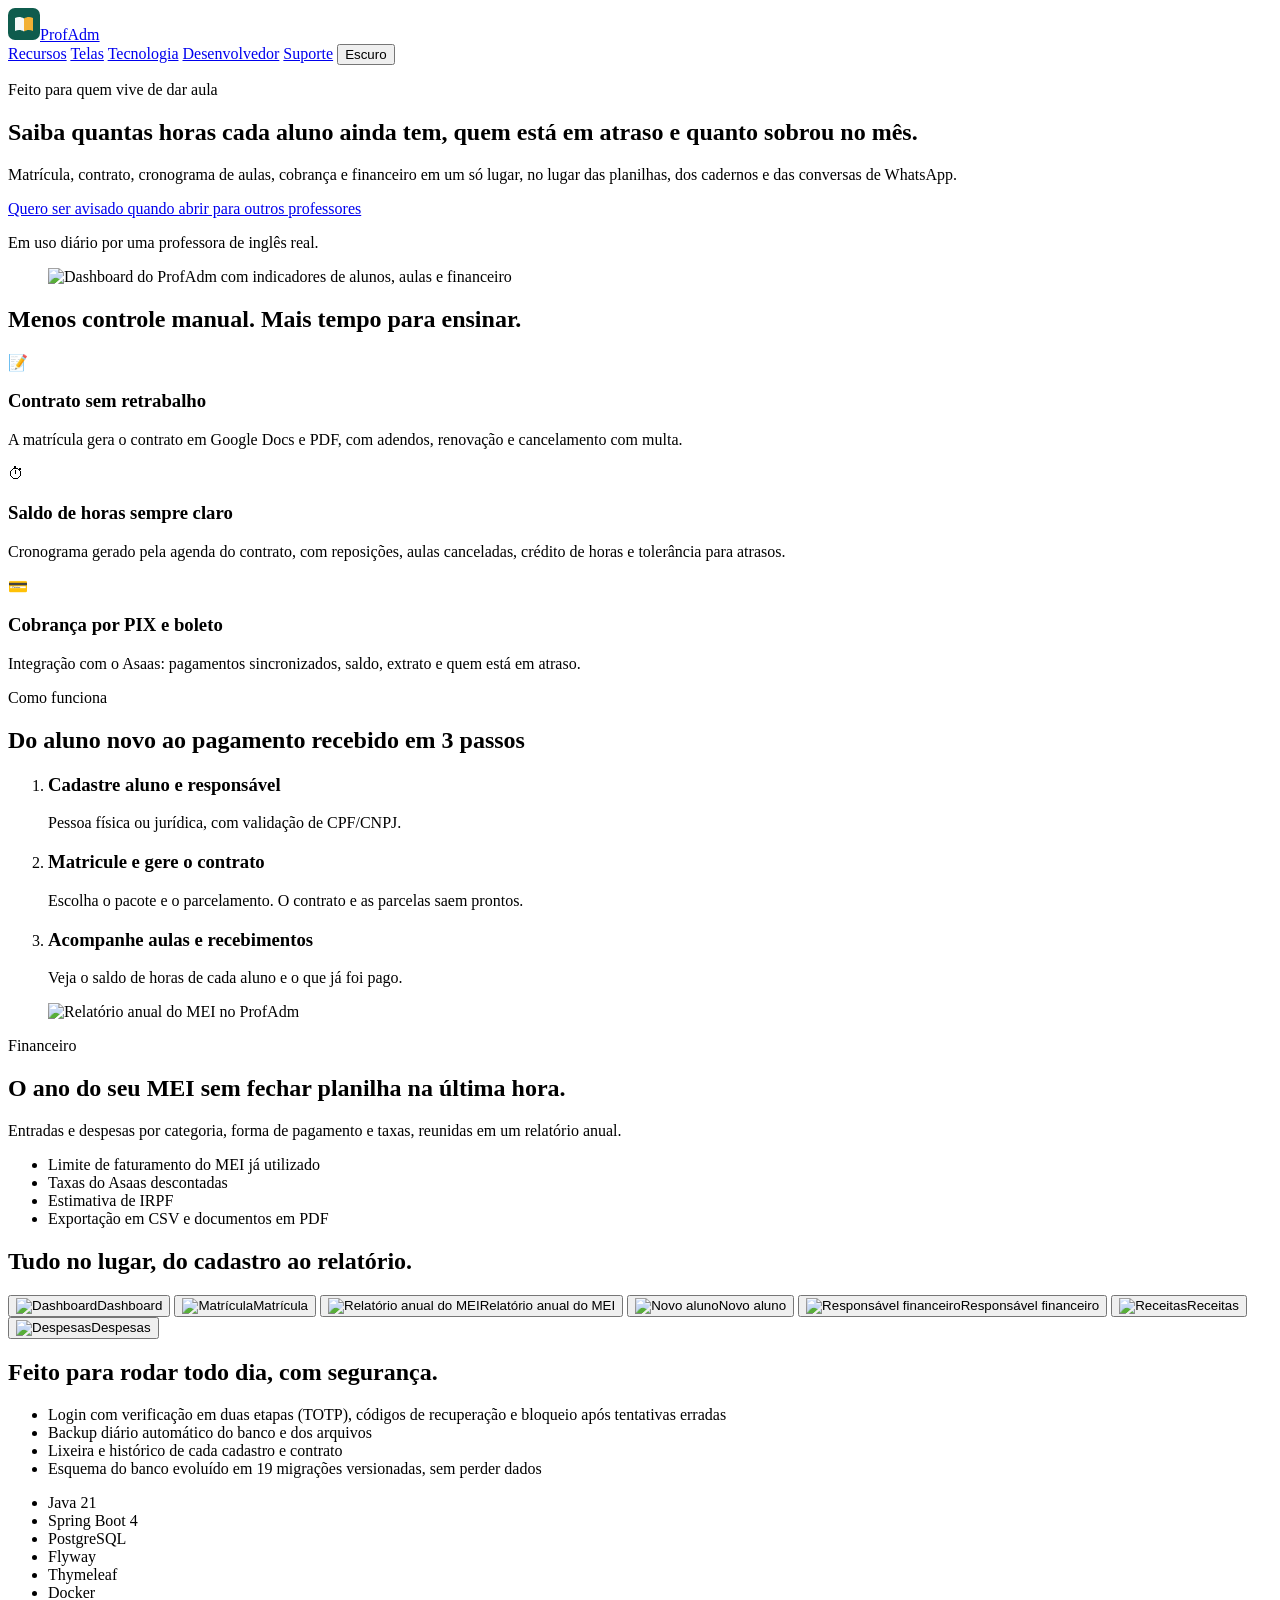
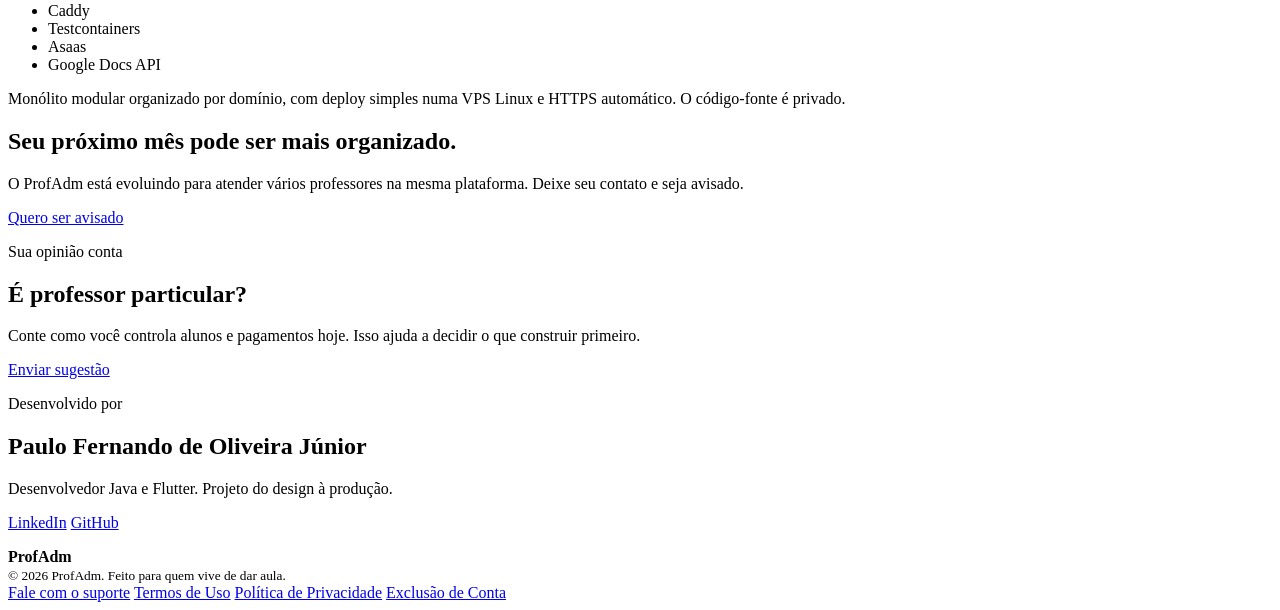
==== site/index.html @ c4eafe19 "adicionando site" ====
<!DOCTYPE html>
<html lang="pt-BR">
<head>
  <meta charset="utf-8">
  <meta name="viewport" content="width=device-width, initial-scale=1">
  <title>ProfAdm — Gestão de alunos, contratos e finanças para professores particulares</title>
  <meta name="description" content="Matrícula, contrato, cronograma de aulas, cobrança e financeiro em um só lugar. Sistema em produção feito para professores particulares.">
  <link rel="icon" href="assets/icone.svg" type="image/svg+xml">
  <link rel="preconnect" href="https://fonts.googleapis.com">
  <link rel="preconnect" href="https://fonts.gstatic.com" crossorigin>
  <link href="https://fonts.googleapis.com/css2?family=Bricolage+Grotesque:opsz,wght@12..96,500;12..96,700;12..96,800&family=Figtree:wght@400;500;600&display=swap" rel="stylesheet">
  <link rel="stylesheet" href="css/styles.css">
  <script>try{var t=localStorage.getItem('theme');if(t)document.documentElement.dataset.theme=t}catch(e){}</script>
</head>
<body>
  <header class="topbar">
    <div class="wrap topbar__in">
      <a class="brand" href="#"><img src="assets/icone.svg" alt="" width="32" height="32">ProfAdm</a>
      <nav class="nav" aria-label="Principal">
        <a href="#recursos">Recursos</a>
        <a href="#telas">Telas</a>
        <a href="#tecnologia">Tecnologia</a>
        <a href="#redes">Desenvolvedor</a>
        <a href="suporte.html">Suporte</a>
        <button class="theme" id="theme" type="button" aria-label="Alternar tema escuro">Escuro</button>
      </nav>
    </div>
  </header>

  <main>
    <section class="hero wrap">
      <div class="hero__text">
        <p class="tag">Feito para quem vive de dar aula</p>
        <h1>Saiba quantas horas cada aluno ainda tem, quem está em atraso e quanto sobrou no mês.</h1>
        <p class="lead">Matrícula, contrato, cronograma de aulas, cobrança e financeiro em um só lugar, no lugar das planilhas, dos cadernos e das conversas de WhatsApp.</p>
        <a class="btn" href="suporte.html#contato">Quero ser avisado quando abrir para outros professores</a>
        <p class="note">Em uso diário por uma professora de inglês real.</p>
      </div>
      <figure class="hero__img">
        <img src="assets/dashboard.webp" alt="Dashboard do ProfAdm com indicadores de alunos, aulas e financeiro" width="1200" height="750">
      </figure>
    </section>

    <section class="wrap section" id="recursos">
      <h2>Menos controle manual. Mais tempo para ensinar.</h2>
      <div class="cards">
        <article class="card">
          <span class="ico" aria-hidden="true">📝</span>
          <h3>Contrato sem retrabalho</h3>
          <p>A matrícula gera o contrato em Google Docs e PDF, com adendos, renovação e cancelamento com multa.</p>
        </article>
        <article class="card">
          <span class="ico" aria-hidden="true">⏱</span>
          <h3>Saldo de horas sempre claro</h3>
          <p>Cronograma gerado pela agenda do contrato, com reposições, aulas canceladas, crédito de horas e tolerância para atrasos.</p>
        </article>
        <article class="card">
          <span class="ico" aria-hidden="true">💳</span>
          <h3>Cobrança por PIX e boleto</h3>
          <p>Integração com o Asaas: pagamentos sincronizados, saldo, extrato e quem está em atraso.</p>
        </article>
      </div>
    </section>

    <section class="band" id="como-funciona">
      <div class="wrap section">
        <p class="tag">Como funciona</p>
        <h2>Do aluno novo ao pagamento recebido em 3 passos</h2>
        <ol class="steps">
          <li><h3>Cadastre aluno e responsável</h3><p>Pessoa física ou jurídica, com validação de CPF/CNPJ.</p></li>
          <li><h3>Matricule e gere o contrato</h3><p>Escolha o pacote e o parcelamento. O contrato e as parcelas saem prontos.</p></li>
          <li><h3>Acompanhe aulas e recebimentos</h3><p>Veja o saldo de horas de cada aluno e o que já foi pago.</p></li>
        </ol>
      </div>
    </section>

    <section class="wrap section split">
      <figure>
        <img src="assets/relatorio.webp" alt="Relatório anual do MEI no ProfAdm" loading="lazy" width="1200" height="750">
      </figure>
      <div>
        <p class="tag">Financeiro</p>
        <h2>O ano do seu MEI sem fechar planilha na última hora.</h2>
        <p>Entradas e despesas por categoria, forma de pagamento e taxas, reunidas em um relatório anual.</p>
        <ul class="checks">
          <li>Limite de faturamento do MEI já utilizado</li>
          <li>Taxas do Asaas descontadas</li>
          <li>Estimativa de IRPF</li>
          <li>Exportação em CSV e documentos em PDF</li>
        </ul>
      </div>
    </section>

    <section class="band" id="telas">
      <div class="wrap section">
        <h2>Tudo no lugar, do cadastro ao relatório.</h2>
        <div class="gallery">
          <button type="button" data-full="assets/dashboard.webp" data-alt="Dashboard"><img src="assets/dashboard.webp" alt="Dashboard" loading="lazy"><span>Dashboard</span></button>
          <button type="button" data-full="assets/matricula.webp" data-alt="Matrícula"><img src="assets/matricula.webp" alt="Matrícula" loading="lazy"><span>Matrícula</span></button>
          <button type="button" data-full="assets/relatorio.webp" data-alt="Relatório anual do MEI"><img src="assets/relatorio.webp" alt="Relatório anual do MEI" loading="lazy"><span>Relatório anual do MEI</span></button>
          <button type="button" data-full="assets/aluno.webp" data-alt="Novo aluno"><img src="assets/aluno.webp" alt="Novo aluno" loading="lazy"><span>Novo aluno</span></button>
          <button type="button" data-full="assets/responsavel.webp" data-alt="Responsável financeiro"><img src="assets/responsavel.webp" alt="Responsável financeiro" loading="lazy"><span>Responsável financeiro</span></button>
          <button type="button" data-full="assets/receita.webp" data-alt="Receitas"><img src="assets/receita.webp" alt="Receitas" loading="lazy"><span>Receitas</span></button>
          <button type="button" data-full="assets/despesa.webp" data-alt="Despesas"><img src="assets/despesa.webp" alt="Despesas" loading="lazy"><span>Despesas</span></button>
        </div>
      </div>
    </section>

    <section class="wrap section" id="tecnologia">
      <h2>Feito para rodar todo dia, com segurança.</h2>
      <div class="split split--top">
        <ul class="checks">
          <li>Login com verificação em duas etapas (TOTP), códigos de recuperação e bloqueio após tentativas erradas</li>
          <li>Backup diário automático do banco e dos arquivos</li>
          <li>Lixeira e histórico de cada cadastro e contrato</li>
          <li>Esquema do banco evoluído em 19 migrações versionadas, sem perder dados</li>
        </ul>
        <div>
          <ul class="chips" aria-label="Tecnologias">
            <li>Java 21</li><li>Spring Boot 4</li><li>PostgreSQL</li><li>Flyway</li><li>Thymeleaf</li>
            <li>Docker</li><li>Caddy</li><li>Testcontainers</li><li>Asaas</li><li>Google Docs API</li>
          </ul>
          <p class="note">Monólito modular organizado por domínio, com deploy simples numa VPS Linux e HTTPS automático. O código-fonte é privado.</p>
        </div>
      </div>
    </section>

    <section class="cta">
      <div class="wrap">
        <h2>Seu próximo mês pode ser mais organizado.</h2>
        <p>O ProfAdm está evoluindo para atender vários professores na mesma plataforma. Deixe seu contato e seja avisado.</p>
        <a class="btn btn--light" href="suporte.html#contato">Quero ser avisado</a>
      </div>
    </section>

    <section class="wrap section feedback">
      <p class="tag">Sua opinião conta</p>
      <h2>É professor particular?</h2>
      <p>Conte como você controla alunos e pagamentos hoje. Isso ajuda a decidir o que construir primeiro.</p>
      <a class="btn btn--ghost" href="suporte.html#contato">Enviar sugestão</a>
    </section>

    <section class="wrap section dev" id="redes">
      <p class="tag">Desenvolvido por</p>
      <h2>Paulo Fernando de Oliveira Júnior</h2>
      <p>Desenvolvedor Java e Flutter. Projeto do design à produção.</p>
      <p class="links">
        <a href="https://www.linkedin.com/in/paulofojunior" rel="noopener">LinkedIn</a>
        <a href="https://github.com/PauloFOJr/Prof-Adm-Showcase" rel="noopener">GitHub</a>
      </p>
    </section>
  </main>

  <footer class="foot">
    <div class="wrap foot__in">
      <div><strong>ProfAdm</strong><br><small>© <span id="ano">2026</span> ProfAdm. Feito para quem vive de dar aula.</small></div>
      <nav aria-label="Rodapé">
        <a href="suporte.html">Fale com o suporte</a>
        <a href="termos.html">Termos de Uso</a>
        <a href="privacidade.html">Política de Privacidade</a>
        <a href="exclusao-de-conta.html">Exclusão de Conta</a>
      </nav>
    </div>
  </footer>

  <dialog id="viewer" aria-label="Visualizar tela">
    <form method="dialog"><button class="close" aria-label="Fechar">×</button></form>
    <img id="viewer-img" alt="">
  </dialog>

  <script src="js/main.js" defer></script>
</body>
</html>
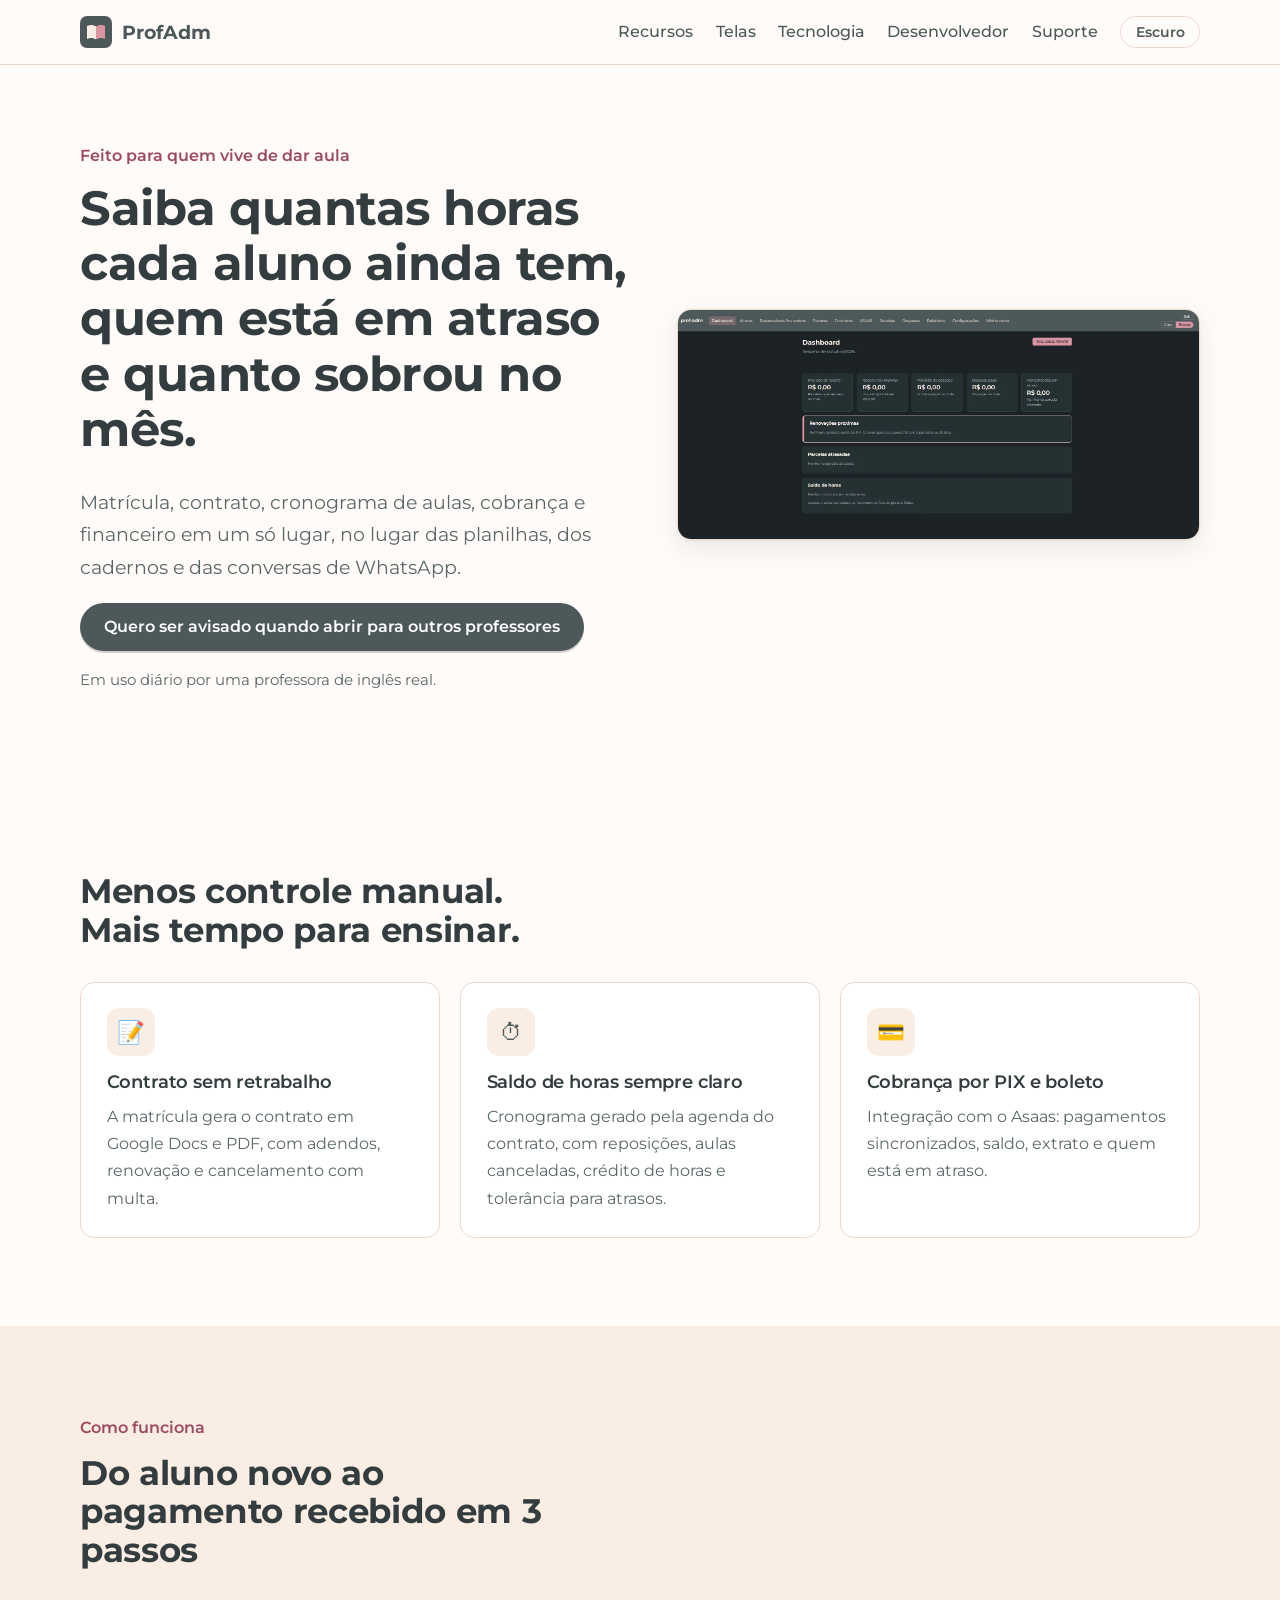
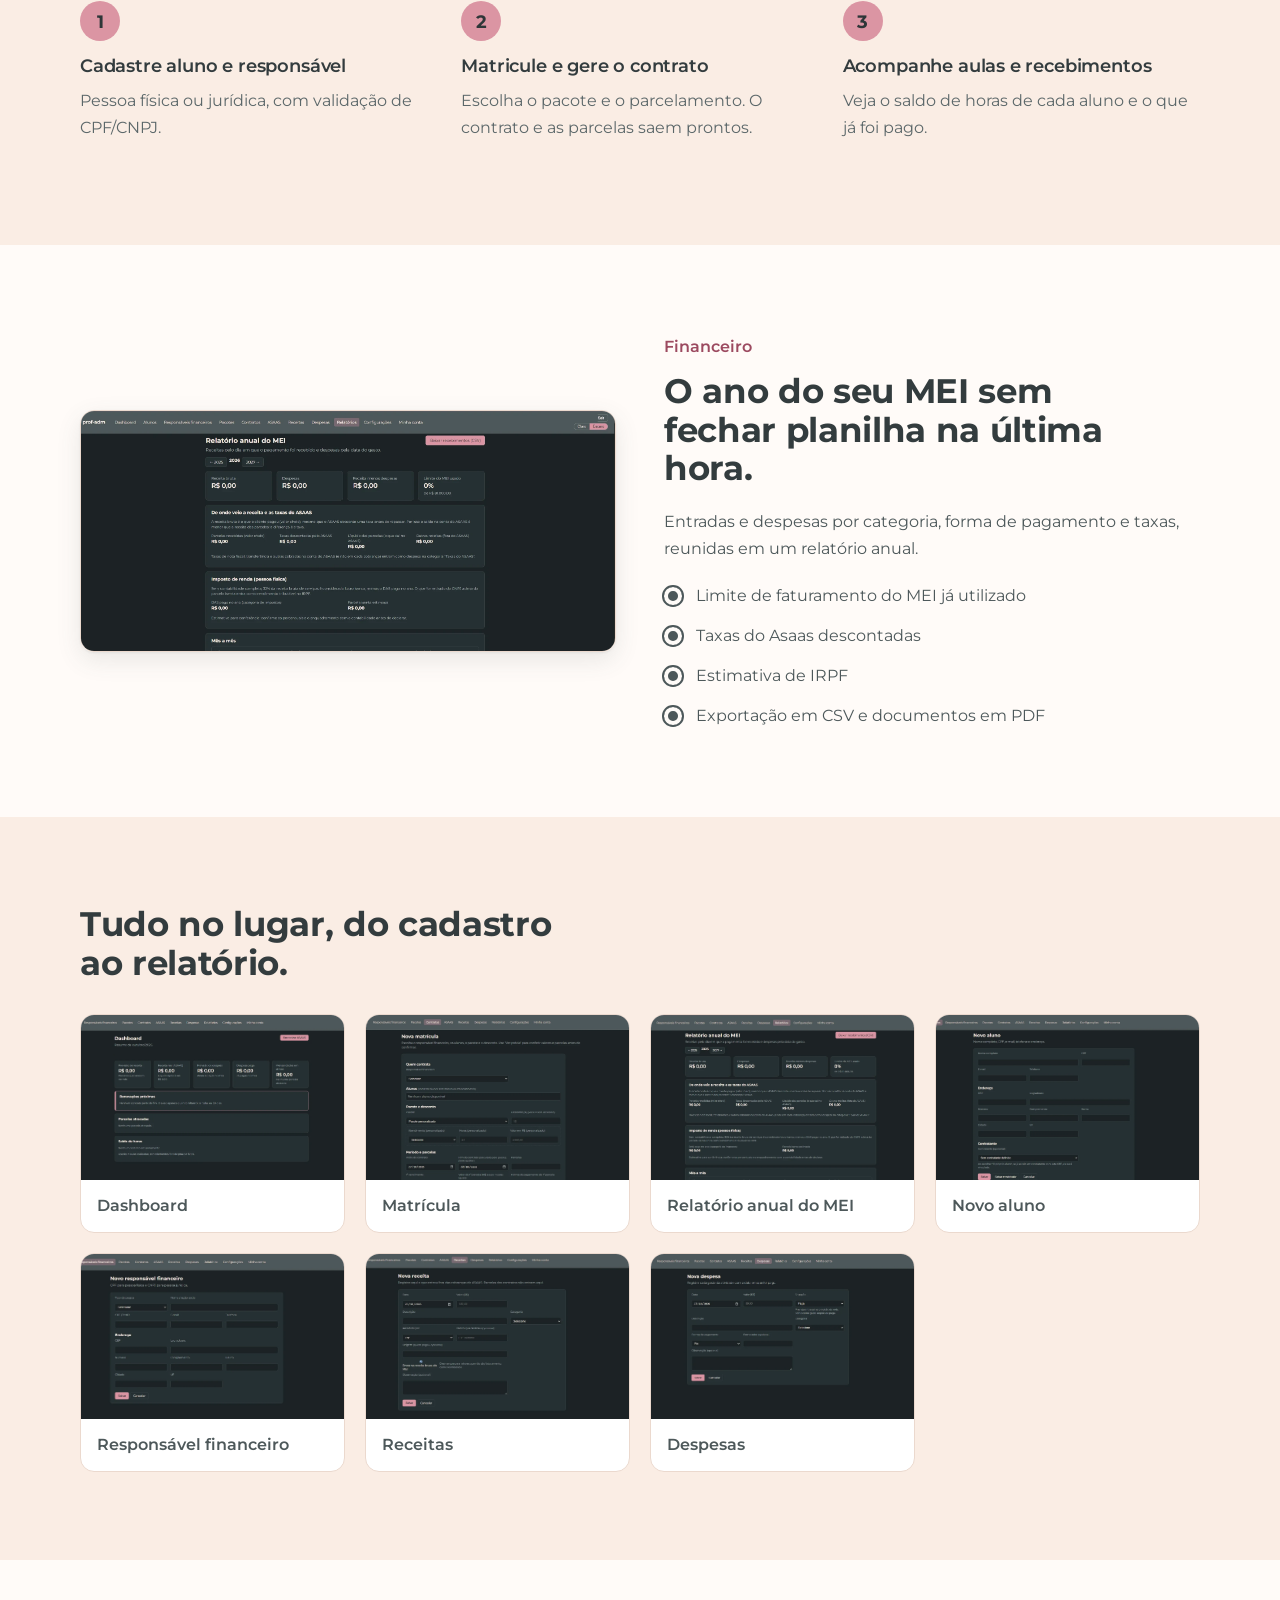
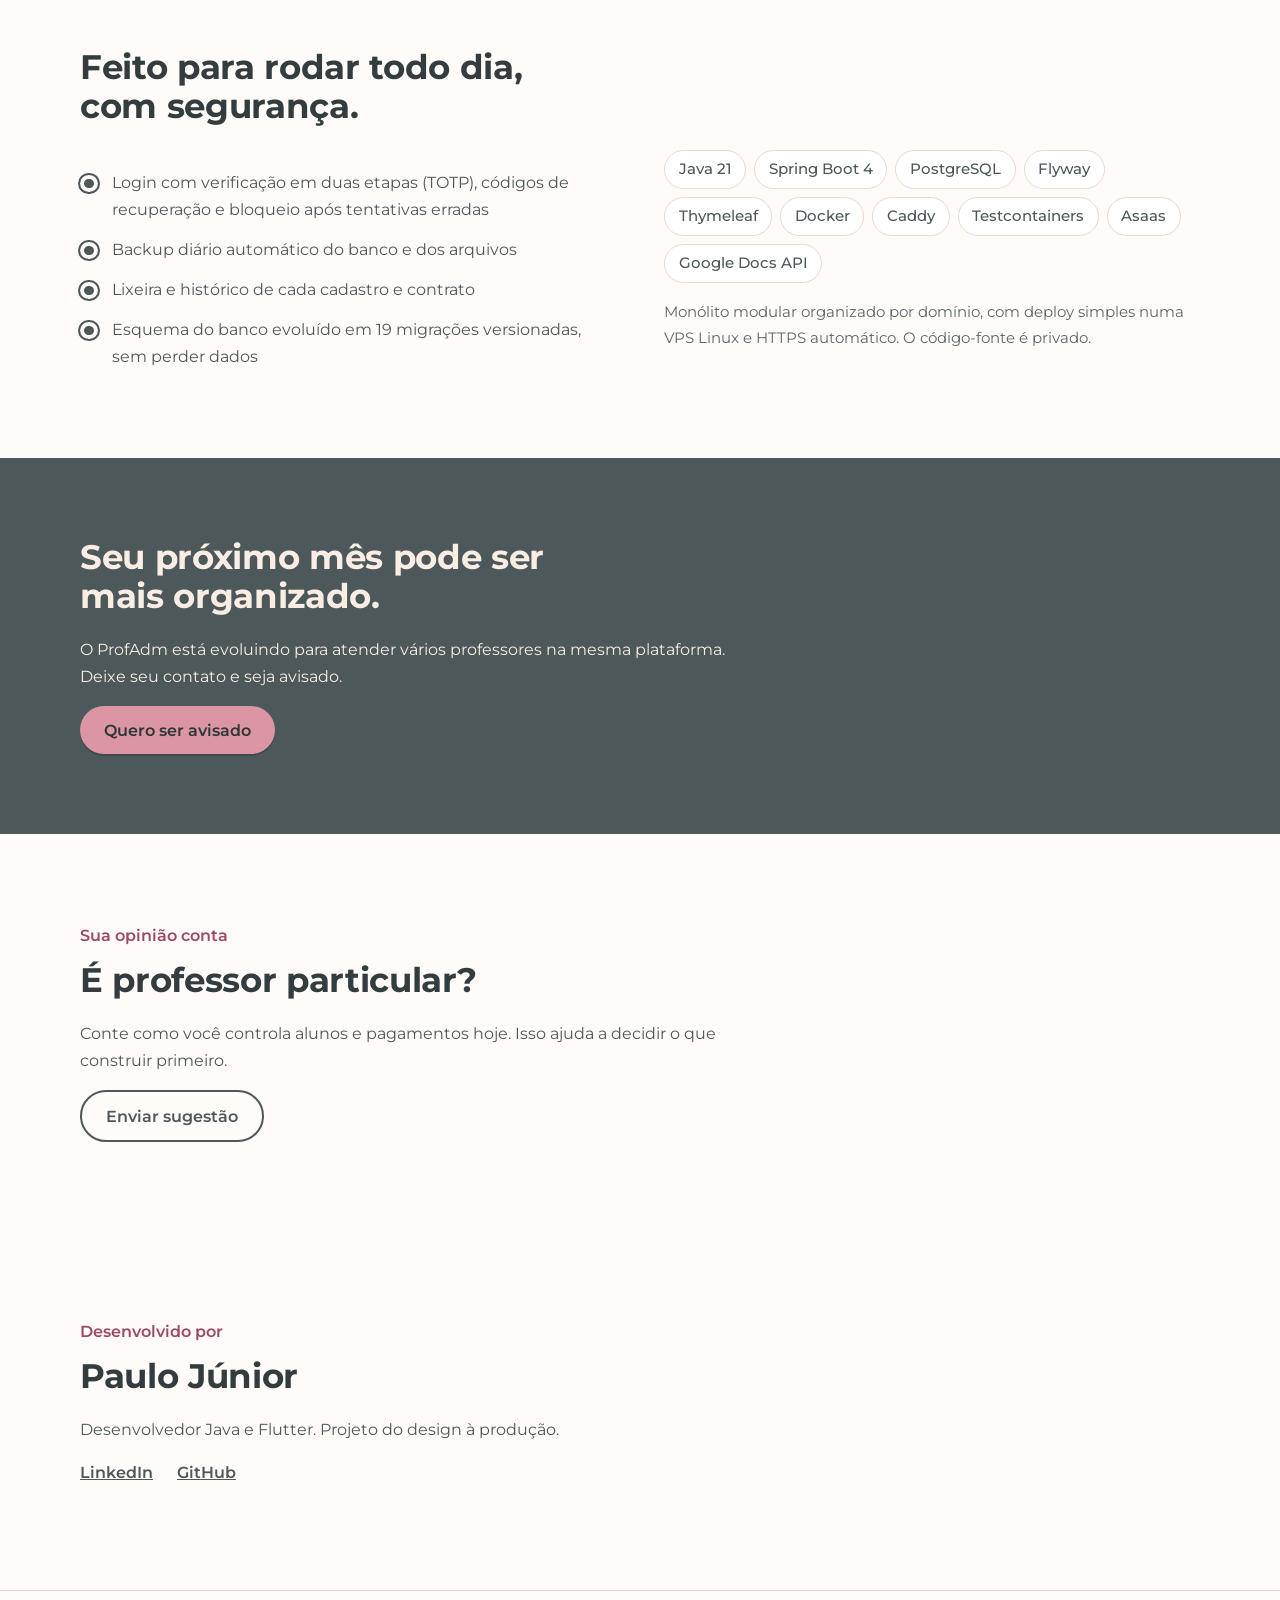
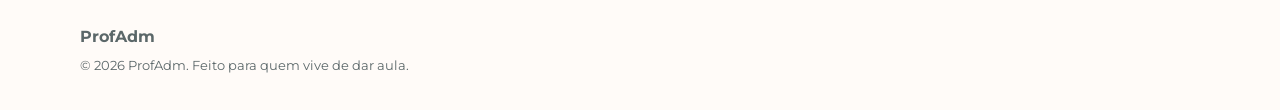
==== commit 456ea7c3: "Ajustes de cores, favicon, remoção de rodapé e configuração de email." ====
--- a/site/index.html
+++ b/site/index.html
@@ -5,10 +5,16 @@
   <meta name="viewport" content="width=device-width, initial-scale=1">
   <title>ProfAdm — Gestão de alunos, contratos e finanças para professores particulares</title>
   <meta name="description" content="Matrícula, contrato, cronograma de aulas, cobrança e financeiro em um só lugar. Sistema em produção feito para professores particulares.">
+  <link rel="icon" href="favicon.ico" sizes="48x48">
   <link rel="icon" href="assets/icone.svg" type="image/svg+xml">
+  <link rel="icon" href="assets/favicon-32.png" type="image/png" sizes="32x32">
+  <link rel="icon" href="assets/favicon-16.png" type="image/png" sizes="16x16">
+  <link rel="apple-touch-icon" href="assets/apple-touch-icon.png">
+  <link rel="manifest" href="site.webmanifest">
+  <meta name="theme-color" content="#4D585A">
   <link rel="preconnect" href="https://fonts.googleapis.com">
   <link rel="preconnect" href="https://fonts.gstatic.com" crossorigin>
-  <link href="https://fonts.googleapis.com/css2?family=Bricolage+Grotesque:opsz,wght@12..96,500;12..96,700;12..96,800&family=Figtree:wght@400;500;600&display=swap" rel="stylesheet">
+  <link href="https://fonts.googleapis.com/css2?family=Montserrat:wght@400;500;600;700&display=swap" rel="stylesheet">
   <link rel="stylesheet" href="css/styles.css">
   <script>try{var t=localStorage.getItem('theme');if(t)document.documentElement.dataset.theme=t}catch(e){}</script>
 </head>
@@ -142,7 +148,7 @@
 
     <section class="wrap section dev" id="redes">
       <p class="tag">Desenvolvido por</p>
-      <h2>Paulo Fernando de Oliveira Júnior</h2>
+      <h2>Paulo Júnior</h2>
       <p>Desenvolvedor Java e Flutter. Projeto do design à produção.</p>
       <p class="links">
         <a href="https://www.linkedin.com/in/paulofojunior" rel="noopener">LinkedIn</a>
@@ -154,12 +160,6 @@
   <footer class="foot">
     <div class="wrap foot__in">
       <div><strong>ProfAdm</strong><br><small>© <span id="ano">2026</span> ProfAdm. Feito para quem vive de dar aula.</small></div>
-      <nav aria-label="Rodapé">
-        <a href="suporte.html">Fale com o suporte</a>
-        <a href="termos.html">Termos de Uso</a>
-        <a href="privacidade.html">Política de Privacidade</a>
-        <a href="exclusao-de-conta.html">Exclusão de Conta</a>
-      </nav>
     </div>
   </footer>
 
--- a/site/css/styles.css
+++ b/site/css/styles.css
@@ -0,0 +1,118 @@
+/* Identidade ProfAdm: grafite #4D585A, rosa #DB95A3, creme #FAEDE4. Fonte: Montserrat */
+:root {
+  --bg: #fffbf8; --surface: #ffffff; --band: #faede4; --line: #ebd9ce;
+  --ink: #4d585a; --head: #333c3e; --muted: #5b6769;
+  --brand: #4d585a; --brand-ink: #ffffff;
+  --accent: #db95a3; --on-accent: #2e3638; --rose: #9c4a60;
+  --cta-bg: #4d585a; --cta-ink: #faede4;
+  --radius: 14px; --shadow: 0 1px 2px rgba(77,88,90,.08), 0 8px 24px rgba(77,88,90,.12);
+  --display: "Montserrat", system-ui, sans-serif;
+  --body: "Montserrat", system-ui, sans-serif;
+}
+@media (prefers-color-scheme: dark) {
+  :root:not([data-theme="light"]) {
+    --bg: #1c2325; --surface: #263032; --band: #212a2c; --line: #374345;
+    --ink: #f3e4da; --head: #faede4; --muted: #b4bdbd;
+    --brand: #db95a3; --brand-ink: #2e3638; --rose: #db95a3;
+    --shadow: 0 8px 24px rgba(0,0,0,.4);
+  }
+}
+:root[data-theme="dark"] {
+  --bg: #1c2325; --surface: #263032; --band: #212a2c; --line: #374345;
+  --ink: #f3e4da; --head: #faede4; --muted: #b4bdbd;
+  --brand: #db95a3; --brand-ink: #2e3638; --rose: #db95a3;
+  --shadow: 0 8px 24px rgba(0,0,0,.4);
+}
+*, *::before, *::after { box-sizing: border-box; }
+html { scroll-behavior: smooth; scroll-padding-top: 72px; }
+body { margin: 0; background: var(--bg); color: var(--ink); font: 400 1rem/1.7 var(--body); }
+img { max-width: 100%; height: auto; display: block; }
+a { color: var(--brand); }
+h1, h2, h3, .h2 { font-family: var(--display); color: var(--head); line-height: 1.15; margin: 0 0 .6em; letter-spacing: -.01em; }
+h1 { font-size: clamp(1.9rem, 4.4vw, 3rem); font-weight: 700; }
+h2, .h2 { font-size: clamp(1.5rem, 3vw, 2.1rem); font-weight: 700; max-width: 22ch; }
+h3 { font-size: 1.1rem; font-weight: 600; }
+p { margin: 0 0 1em; max-width: 62ch; }
+:focus-visible { outline: 3px solid var(--brand); outline-offset: 3px; border-radius: 6px; }
+.wrap { width: min(1120px, 100% - 2.5rem); margin-inline: auto; }
+.section { padding-block: clamp(3rem, 7vw, 5.5rem); }
+.tag { font-weight: 600; color: var(--rose); margin-bottom: .75rem; }
+.note { color: var(--muted); font-size: .95rem; margin-top: 1rem; }
+
+/* Topo */
+.topbar { position: sticky; top: 0; z-index: 10; background: color-mix(in srgb, var(--bg) 88%, transparent); backdrop-filter: blur(10px); border-bottom: 1px solid var(--line); }
+.topbar__in { display: flex; align-items: center; justify-content: space-between; min-height: 64px; gap: 1rem; }
+.brand { display: flex; align-items: center; gap: .6rem; font: 700 1.2rem var(--display); color: var(--ink); text-decoration: none; }
+.nav { display: flex; align-items: center; gap: 1.4rem; }
+.nav a { color: var(--ink); text-decoration: none; font-weight: 500; }
+.nav a:hover { color: var(--brand); }
+.theme { font: 600 .9rem var(--body); color: var(--ink); background: transparent; border: 1px solid var(--line); border-radius: 999px; padding: .35rem .9rem; cursor: pointer; }
+@media (max-width: 760px) { .nav a:not([href="suporte.html"]):not([href="index.html"]) { display: none; } }
+
+/* Botões */
+.btn { display: inline-block; background: var(--brand); color: var(--brand-ink); padding: .9rem 1.5rem; border-radius: 999px; font: 600 1rem var(--body); text-decoration: none; border: 0; cursor: pointer; box-shadow: 0 2px 0 rgba(0,0,0,.18); transition: transform .15s; }
+.btn:hover { transform: translateY(-2px); }
+.btn--light { background: var(--accent); color: var(--on-accent); }
+.btn--ghost { background: transparent; color: var(--brand); border: 2px solid var(--brand); box-shadow: none; }
+
+/* Hero */
+.hero { display: grid; grid-template-columns: 1.05fr 1fr; gap: 3rem; align-items: center; padding-block: clamp(2.5rem, 6vw, 5rem); }
+.hero h1 { max-width: 17ch; }
+.lead { font-size: 1.2rem; color: var(--muted); }
+.hero__img img, .split img { border-radius: var(--radius); box-shadow: var(--shadow); border: 1px solid var(--line); }
+.hero__img, .split figure { margin: 0; }
+@media (max-width: 860px) { .hero { grid-template-columns: 1fr; } }
+
+/* Cards */
+.cards { display: grid; grid-template-columns: repeat(auto-fit, minmax(250px, 1fr)); gap: 1.25rem; margin-top: 2rem; }
+.card { background: var(--surface); border: 1px solid var(--line); border-radius: var(--radius); padding: 1.6rem; }
+.card p { color: var(--muted); margin: 0; }
+.ico { display: grid; place-items: center; width: 48px; height: 48px; border-radius: 12px; background: var(--band); font-size: 1.4rem; margin-bottom: 1rem; }
+
+/* Faixas */
+.band { background: var(--band); }
+.steps { list-style: none; counter-reset: s; display: grid; grid-template-columns: repeat(auto-fit, minmax(240px, 1fr)); gap: 1.5rem; padding: 0; margin: 2rem 0 0; }
+.steps li { counter-increment: s; position: relative; padding-top: 3.4rem; }
+.steps li::before { content: counter(s); position: absolute; top: 0; left: 0; width: 2.5rem; height: 2.5rem; display: grid; place-items: center; border-radius: 50%; background: var(--accent); color: var(--on-accent); font: 700 1.1rem var(--display); }
+.steps p { color: var(--muted); }
+
+/* Split */
+.split { display: grid; grid-template-columns: 1fr 1fr; gap: 3rem; align-items: center; }
+.split--top { align-items: start; margin-top: 1.5rem; }
+@media (max-width: 860px) { .split { grid-template-columns: 1fr; gap: 1.75rem; } }
+.checks { list-style: none; padding: 0; margin: 1.2rem 0 0; display: grid; gap: .8rem; }
+.checks li { padding-left: 2rem; position: relative; }
+.checks li::before { content: ""; position: absolute; left: 0; top: .35em; width: 1.1rem; height: 1.1rem; border-radius: 50%; background: var(--brand); box-shadow: inset 0 0 0 4px var(--bg); outline: 2px solid var(--brand); }
+.chips { list-style: none; padding: 0; margin: 0; display: flex; flex-wrap: wrap; gap: .5rem; }
+.chips li { padding: .35rem .85rem; border: 1px solid var(--line); background: var(--surface); border-radius: 999px; font-weight: 500; font-size: .95rem; }
+
+/* Galeria */
+.gallery { display: grid; grid-template-columns: repeat(auto-fill, minmax(240px, 1fr)); gap: 1.25rem; margin-top: 2rem; }
+.gallery button { all: unset; cursor: zoom-in; display: block; border-radius: var(--radius); background: var(--surface); border: 1px solid var(--line); overflow: hidden; }
+.gallery button:focus-visible { outline: 3px solid var(--brand); outline-offset: 3px; }
+.gallery img { width: 100%; aspect-ratio: 16/10; object-fit: cover; object-position: top; }
+.gallery span { display: block; padding: .8rem 1rem; font-weight: 600; }
+dialog { border: 0; padding: 0; background: transparent; max-width: min(1100px, 94vw); }
+dialog::backdrop { background: rgba(0,0,0,.75); }
+dialog img { width: 100%; border-radius: var(--radius); }
+.close { position: absolute; top: .5rem; right: .5rem; width: 2.4rem; height: 2.4rem; border-radius: 50%; border: 0; background: var(--accent); font-size: 1.5rem; line-height: 1; cursor: pointer; }
+
+/* CTA e blocos finais */
+.cta { background: var(--cta-bg); color: var(--cta-ink); padding-block: clamp(3rem, 7vw, 5rem); }
+.cta h2 { max-width: 24ch; color: var(--cta-ink); }
+.links { display: flex; gap: 1.5rem; font-weight: 600; }
+
+/* Formulário */
+.page { max-width: 640px; }
+.form { display: grid; gap: 1rem; margin-top: 1.5rem; }
+.form label { display: grid; gap: .35rem; font-weight: 600; }
+.form input, .form select, .form textarea { font: inherit; padding: .75rem .9rem; border-radius: 10px; border: 1px solid var(--line); background: var(--surface); color: var(--ink); }
+.form .btn { justify-self: start; }
+
+/* Rodapé */
+.foot { border-top: 1px solid var(--line); padding-block: 2rem; color: var(--muted); }
+.foot__in { display: flex; flex-wrap: wrap; justify-content: space-between; gap: 1.5rem; }
+.foot nav { display: flex; flex-wrap: wrap; gap: 1.25rem; }
+.foot a { color: var(--muted); }
+
+@media (prefers-reduced-motion: reduce) { html { scroll-behavior: auto; } .btn { transition: none; } }
